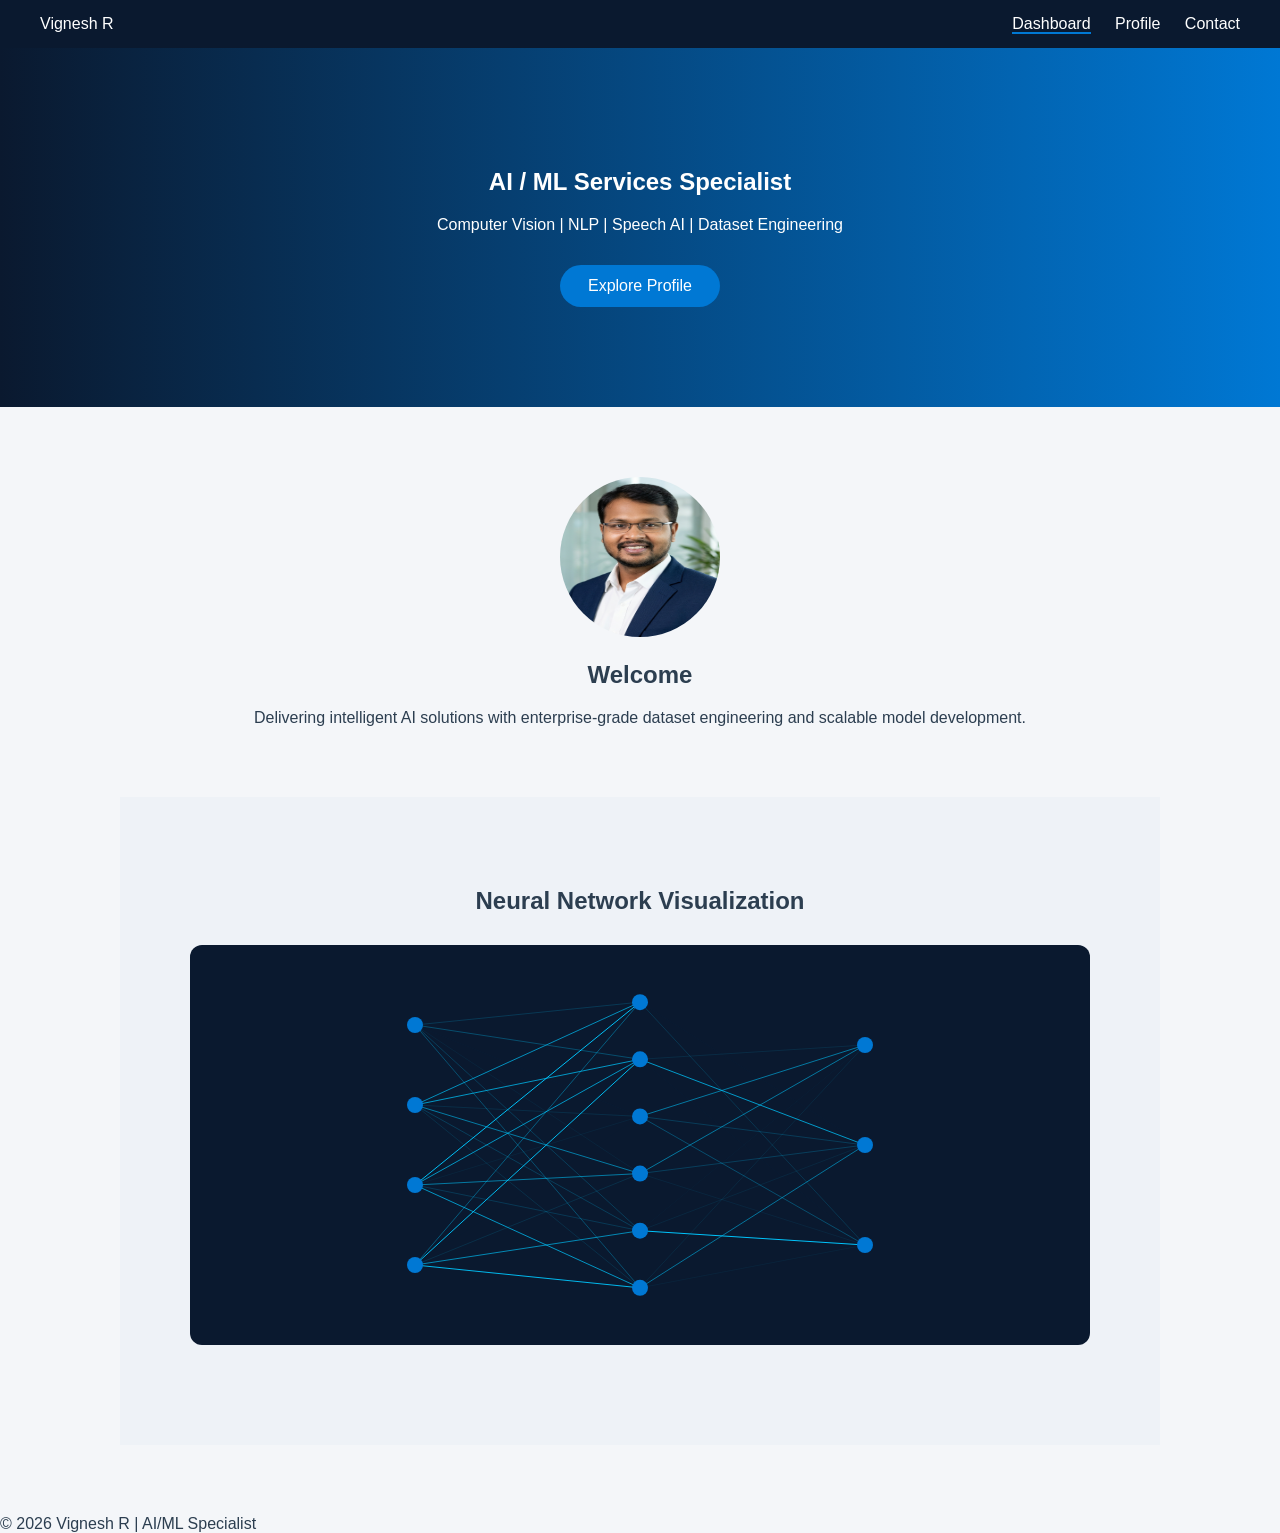
==== index.html @ e884ae6b "Update index.html removed farewell page" ====
<!DOCTYPE html>
<html lang="en">
<head>
<meta charset="UTF-8">
<meta name="viewport" content="width=device-width, initial-scale=1.0">
<title>Vignesh R | AI/ML Portfolio</title>
<link rel="stylesheet" href="css/style.css">
</head>

<body>

<header class="navbar">
    <div class="logo">Vignesh R</div>
    <nav>
        <a href="index.html" class="active">Dashboard</a>
        <a href="profile.html">Profile</a>
        <a href="contact.html">Contact</a>
    </nav>
</header>

<section class="hero">
    <h1>AI / ML Services Specialist</h1>
    <p>Computer Vision | NLP | Speech AI | Dataset Engineering</p>
    <a href="profile.html" class="btn">Explore Profile</a>
</section>

<section class="section">
    <img src="images/profile.jpg" class="profile-img">
    <h2>Welcome</h2>
    <p>
        Delivering intelligent AI solutions with enterprise-grade 
        dataset engineering and scalable model development.
    </p>
</section>

<section class="section light-bg">
    <h2>Neural Network Visualization</h2>
    <canvas id="neuralCanvas"></canvas>
</section>
    
</section>

<footer>
    © 2026 Vignesh R | AI/ML Specialist
</footer>

<script src="js/script.js"></script>
</body>

</html>
---- css/style.css ----
body {
    margin: 0;
    font-family: Arial, sans-serif;
    background: #f4f6f9;
    color: #2c3e50;
}

.navbar {
    background: #0a192f;
    color: white;
    padding: 15px 40px;
    display: flex;
    justify-content: space-between;
}

.navbar a {
    color: white;
    text-decoration: none;
    margin-left: 20px;
}

.navbar a.active {
    border-bottom: 2px solid #0078d4;
}

.hero {
    background: linear-gradient(to right, #0a192f, #0078d4);
    color: white;
    text-align: center;
    padding: 100px 20px;
}

.section {
    max-width: 1000px;
    margin: 70px auto;
    padding: 0 20px;
    text-align: center;
}

.light-bg {
    background: #eef2f7;
    padding: 70px 20px;
}

.profile-img {
    width: 160px;
    height: 160px;
    border-radius: 50%;
}

.card-container {
    display: flex;
    flex-wrap: wrap;
    justify-content: center;
    gap: 25px;
}

.card {
    background: white;
    width: 250px;
    padding: 20px;
    border-radius: 10px;
    box-shadow: 0 6px 20px rgba(0,0,0,0.08);
}

.skills span {
    display: inline-block;
    background: #0078d4;
    color: white;
    padding: 8px 15px;
    border-radius: 20px;
    margin: 5px;
}

.btn {
    display: inline-block;
    padding: 12px 28px;
    background: #0078d4;
    color: white;
    border-radius: 30px;
    text-decoration: none;
    margin-top: 15px;
}

#neuralCanvas {
    width: 100%;
    max-width: 900px;
    height: 400px;
    background: #0a192f;
    border-radius: 12px;
    display: block;
    margin: 30px auto;

}
/* Carousel Section */
.carousel-section {
    display: flex;
    align-items: center;
    justify-content: center;
    margin: 50px auto;
    max-width: 1000px;
    position: relative;
}

.carousel-container {
    overflow: hidden;
    width: 80%;
    border-radius: 12px;
}

.carousel-track {
    display: flex;
    transition: transform 0.5s ease-in-out;
}

.carousel-track img {
    width: 100%;
    max-height: 400px;
    object-fit: cover;
}

.carousel-btn {
    background: #0078d4;
    color: white;
    border: none;
    font-size: 30px;
    padding: 10px 15px;
    cursor: pointer;
    border-radius: 50%;
}

.appreciation-box {
    background: #eef2f7;
    padding: 25px;
    border-radius: 10px;
    margin-top: 20px;
}

.thankyou-section {
    display: none;
    margin-top: 25px;
}

.form-message {
    font-size: 18px;
    color: #0078d4;
    font-weight: 600;
    margin-bottom: 15px;
}
/* Certificate Button Layout */

.cert-buttons {
    display: flex;
    justify-content: center;
    gap: 12px;
    margin-top: 15px;
}

.verify-btn {
    background: #00c853;
}

.verify-btn:hover {
    background: #009624;
}

.secondary-btn {
    background: #0a192f;
}
.certificate-card img {
    width: 100%;
    height: 140px;   /* reduced from 180px */
    object-fit: contain;
    border-radius: 8px;
    margin-bottom: 15px;
}
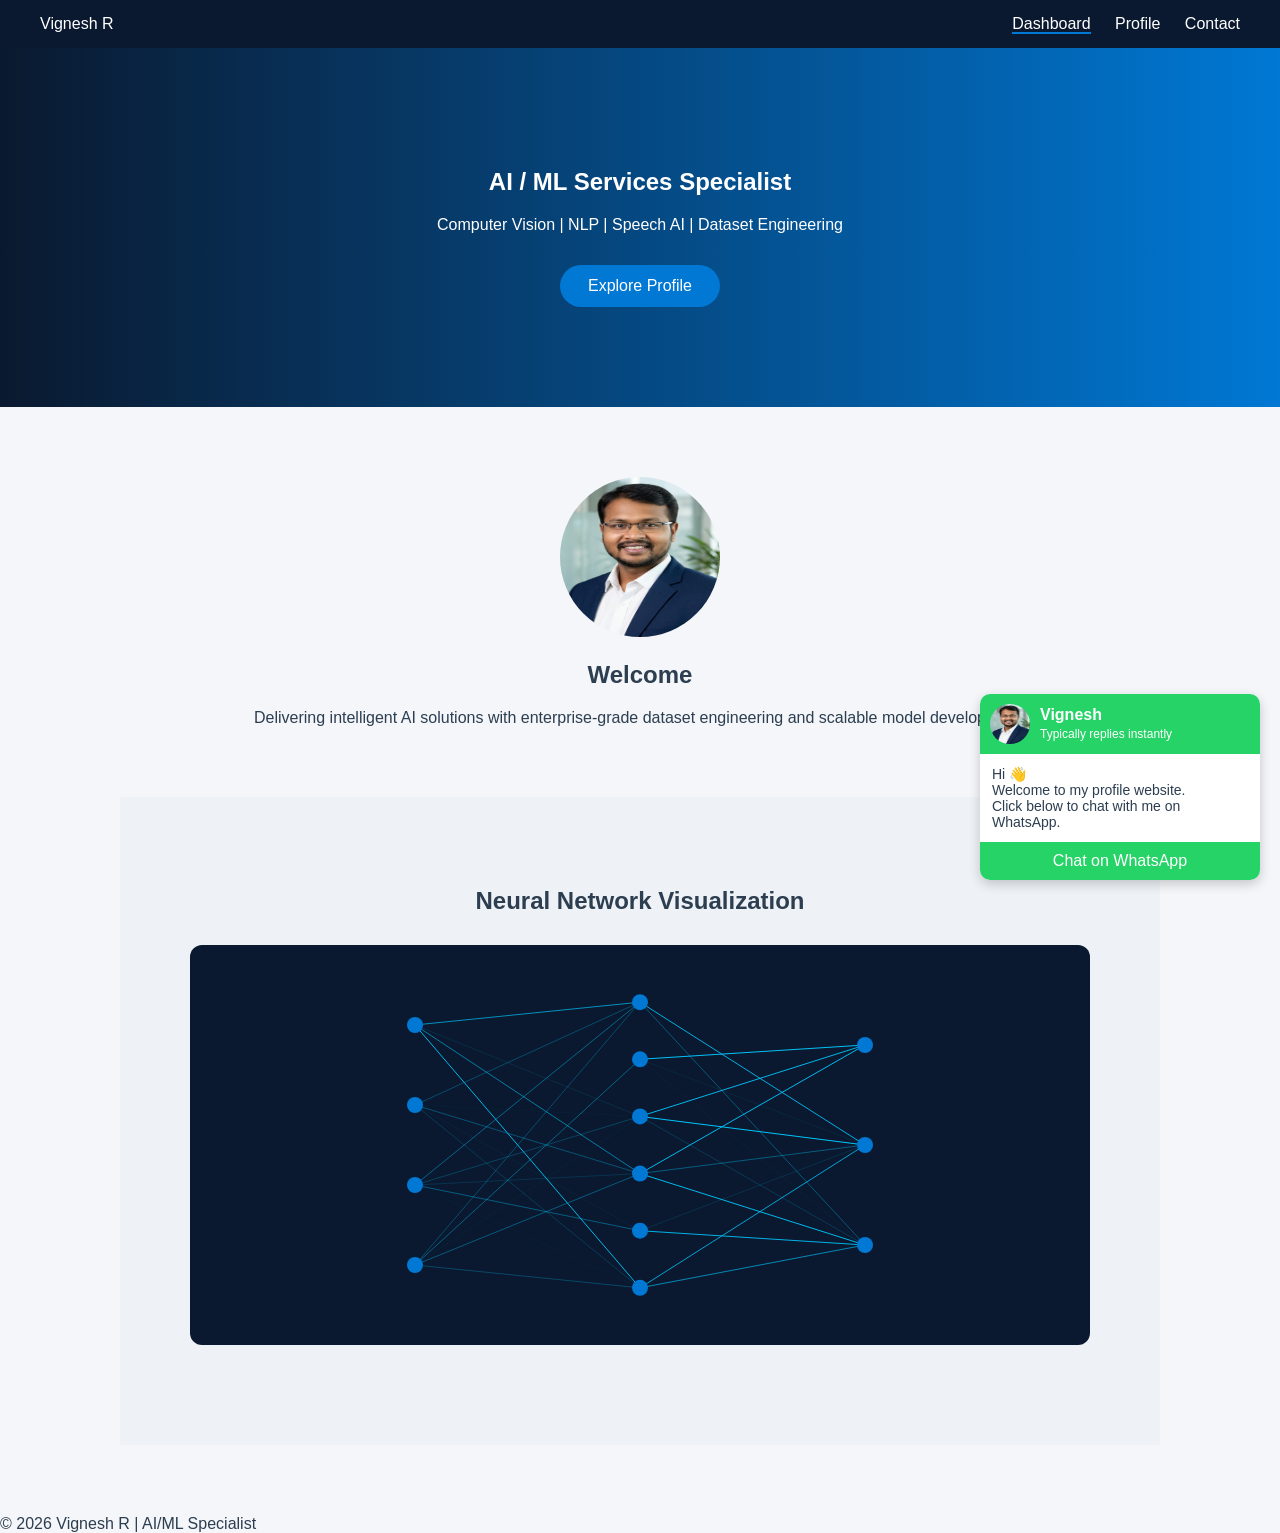
==== commit 752bfee0: "Update index.html" ====
--- a/index.html
+++ b/index.html
@@ -6,7 +6,81 @@
 <title>Vignesh R | AI/ML Portfolio</title>
 <link rel="stylesheet" href="css/style.css">
 </head>
+<!-- WhatsApp Floating Chat -->
+<div class="wa-chat">
 
+<div class="wa-header">
+<img src="images/profile.jpg" class="wa-photo">
+<div>
+<b>Vignesh</b><br>
+<span class="status">Typically replies instantly</span>
+</div>
+</div>
+
+<div class="wa-body">
+Hi 👋<br>
+Welcome to my profile website.<br>
+Click below to chat with me on WhatsApp.
+</div>
+
+<a href="https://wa.me/919500322580?text=Hello%20I%20visited%20your%20profile%20website"
+class="wa-btn"
+target="_blank">
+Chat on WhatsApp
+</a>
+
+</div>
+
+<style>
+
+.wa-chat{
+position:fixed;
+bottom:20px;
+right:20px;
+width:280px;
+background:white;
+border-radius:10px;
+box-shadow:0 4px 12px rgba(0,0,0,0.2);
+font-family:Arial;
+z-index:1000;
+}
+
+.wa-header{
+background:#25D366;
+color:white;
+padding:10px;
+display:flex;
+align-items:center;
+border-radius:10px 10px 0 0;
+}
+
+.wa-photo{
+width:40px;
+height:40px;
+border-radius:50%;
+margin-right:10px;
+}
+
+.status{
+font-size:12px;
+}
+
+.wa-body{
+padding:12px;
+font-size:14px;
+}
+
+.wa-btn{
+display:block;
+text-align:center;
+background:#25D366;
+color:white;
+padding:10px;
+text-decoration:none;
+border-radius:0 0 10px 10px;
+}
+
+</style>
 <body>
 
 <header class="navbar">
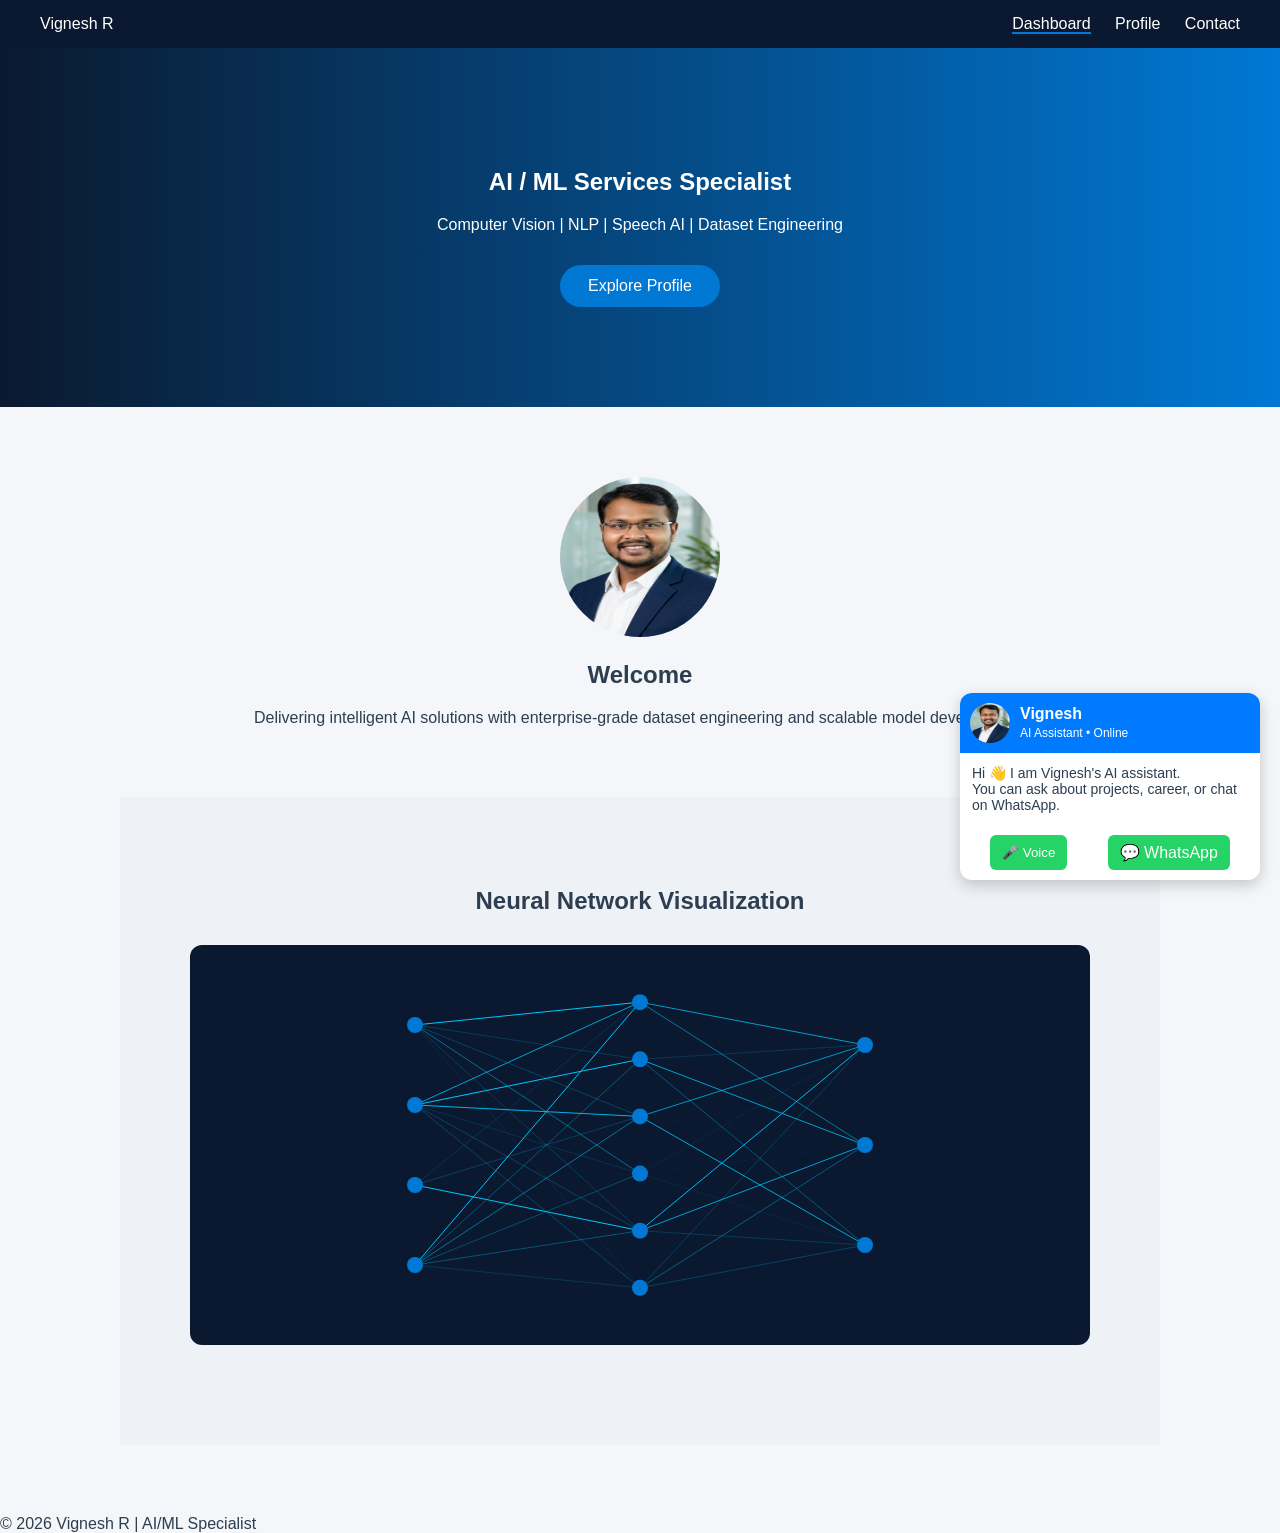
==== commit e08daddd: "Update index.html" ====
--- a/index.html
+++ b/index.html
@@ -6,80 +6,129 @@
 <title>Vignesh R | AI/ML Portfolio</title>
 <link rel="stylesheet" href="css/style.css">
 </head>
-<!-- WhatsApp Floating Chat -->
-<div class="wa-chat">
+<!-- Floating Chat Widget -->
+<div class="ai-widget">
 
-<div class="wa-header">
-<img src="images/profile.jpg" class="wa-photo">
+<div class="ai-header">
+<img src="images/profile.jpg" class="ai-photo">
 <div>
 <b>Vignesh</b><br>
-<span class="status">Typically replies instantly</span>
+<span class="ai-status">AI Assistant • Online</span>
 </div>
 </div>
 
-<div class="wa-body">
-Hi 👋<br>
-Welcome to my profile website.<br>
-Click below to chat with me on WhatsApp.
+<div class="ai-chat" id="aiChat">
+Hi 👋 I am Vignesh's AI assistant.<br>
+You can ask about projects, career, or chat on WhatsApp.
 </div>
 
-<a href="https://wa.me/919500322580?text=Hello%20I%20visited%20your%20profile%20website"
-class="wa-btn"
+<div class="ai-buttons">
+
+<button id="voiceBtn">🎤 Voice</button>
+
+<a href="https://wa.me/919500322580?text=Hello%20I%20visited%20your%20profile"
 target="_blank">
-Chat on WhatsApp
+💬 WhatsApp
 </a>
+
+</div>
 
 </div>
 
 <style>
 
-.wa-chat{
+.ai-widget{
 position:fixed;
 bottom:20px;
 right:20px;
-width:280px;
+width:300px;
 background:white;
-border-radius:10px;
-box-shadow:0 4px 12px rgba(0,0,0,0.2);
+border-radius:12px;
+box-shadow:0 5px 15px rgba(0,0,0,0.2);
 font-family:Arial;
 z-index:1000;
 }
 
-.wa-header{
-background:#25D366;
+.ai-header{
+background:#007bff;
 color:white;
 padding:10px;
 display:flex;
 align-items:center;
-border-radius:10px 10px 0 0;
+border-radius:12px 12px 0 0;
 }
 
-.wa-photo{
+.ai-photo{
 width:40px;
 height:40px;
 border-radius:50%;
 margin-right:10px;
 }
 
-.status{
+.ai-status{
 font-size:12px;
 }
 
-.wa-body{
+.ai-chat{
 padding:12px;
 font-size:14px;
 }
 
-.wa-btn{
-display:block;
-text-align:center;
+.ai-buttons{
+display:flex;
+justify-content:space-around;
+padding:10px;
+}
+
+.ai-buttons a, .ai-buttons button{
 background:#25D366;
 color:white;
-padding:10px;
+padding:8px 12px;
+border:none;
+border-radius:6px;
 text-decoration:none;
-border-radius:0 0 10px 10px;
+cursor:pointer;
 }
 
+</style>
+
+<script>
+
+const voiceBtn = document.getElementById("voiceBtn");
+const chat = document.getElementById("aiChat");
+
+const SpeechRecognition =
+window.SpeechRecognition || window.webkitSpeechRecognition;
+
+const recognition = new SpeechRecognition();
+
+recognition.lang="en-US";
+
+voiceBtn.onclick = () =>{
+
+chat.innerHTML="🎤 Listening...";
+
+recognition.start();
+
+};
+
+recognition.onresult = function(event){
+
+let speech = event.results[0][0].transcript;
+
+chat.innerHTML="You: "+speech;
+
+let reply="Nice to meet you. Welcome to Vignesh portfolio website.";
+
+chat.innerHTML+="<br>AI: "+reply;
+
+let voice = new SpeechSynthesisUtterance(reply);
+
+speechSynthesis.speak(voice);
+
+};
+
+</script>
 </style>
 <body>
 
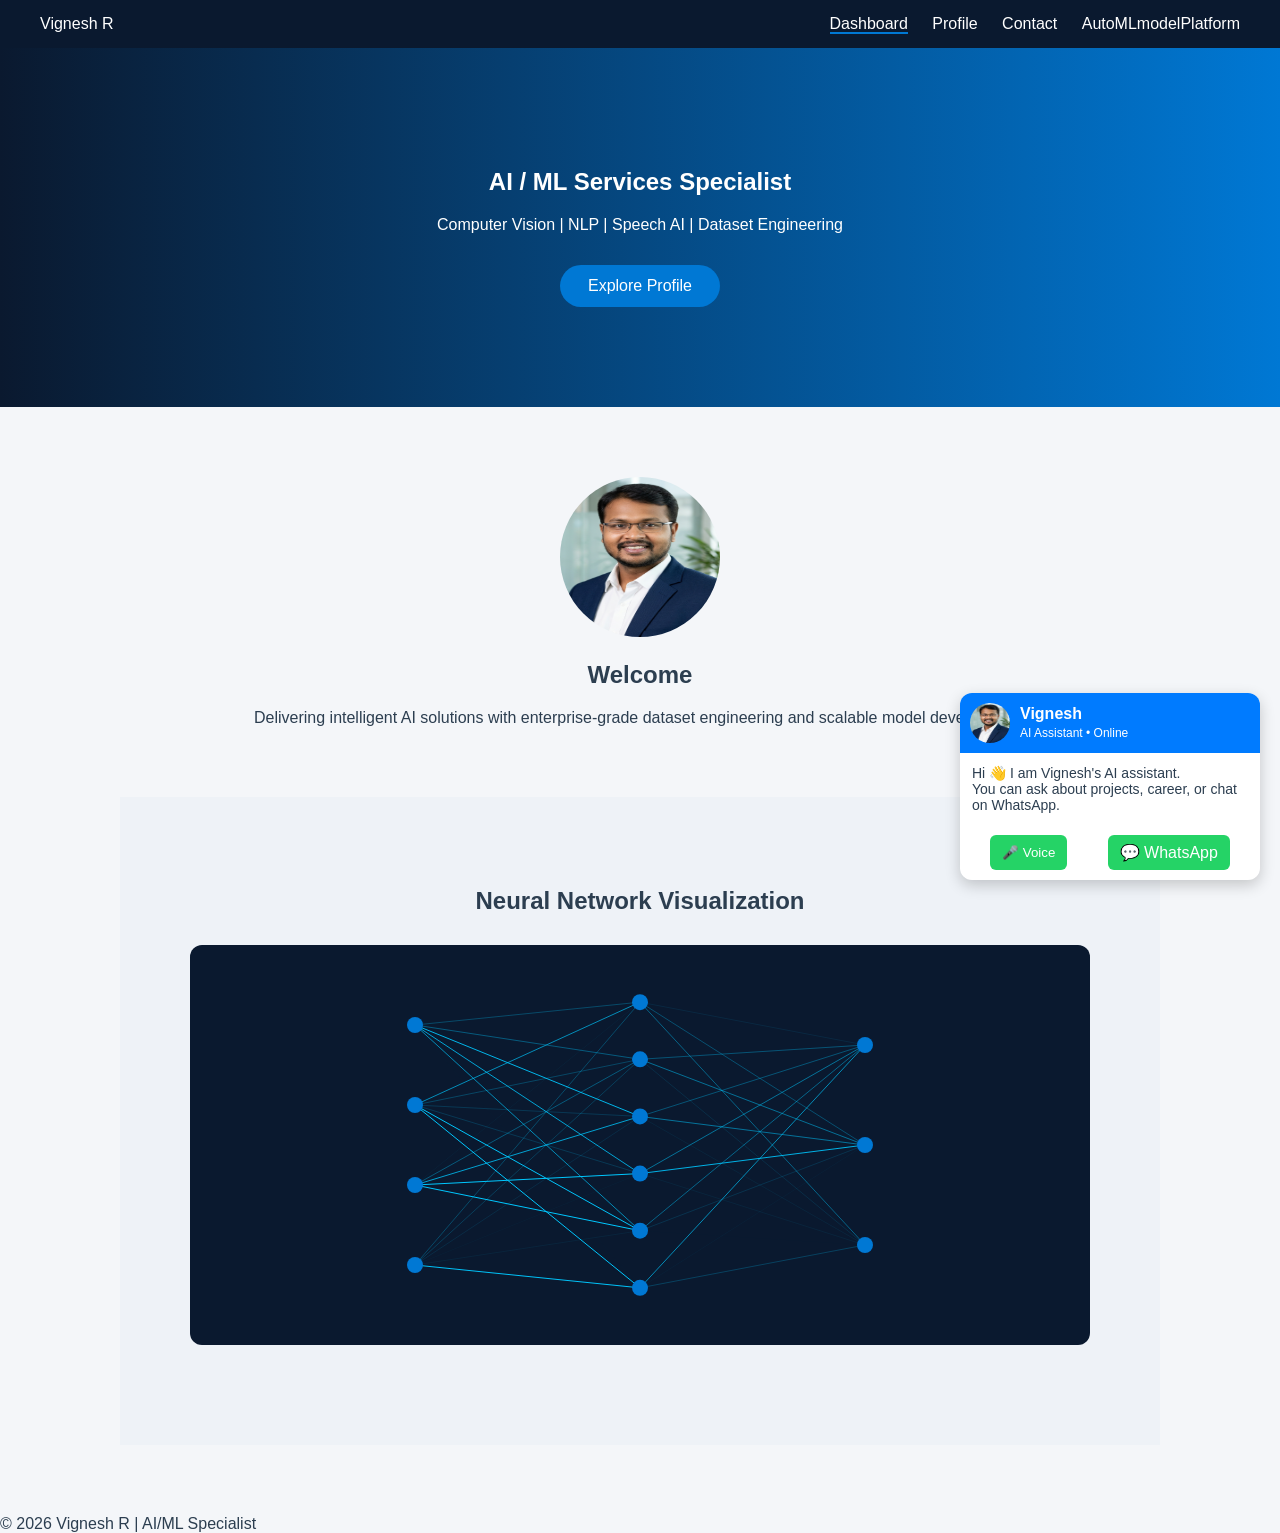
==== commit f2fdcb40: "Update index.html" ====
--- a/index.html
+++ b/index.html
@@ -138,6 +138,7 @@
         <a href="index.html" class="active">Dashboard</a>
         <a href="profile.html">Profile</a>
         <a href="contact.html">Contact</a>
+        <a href="AutoMLmodel/frontend/AutoMLmodel.html">AutoMLmodelPlatform</a>
     </nav>
 </header>
 
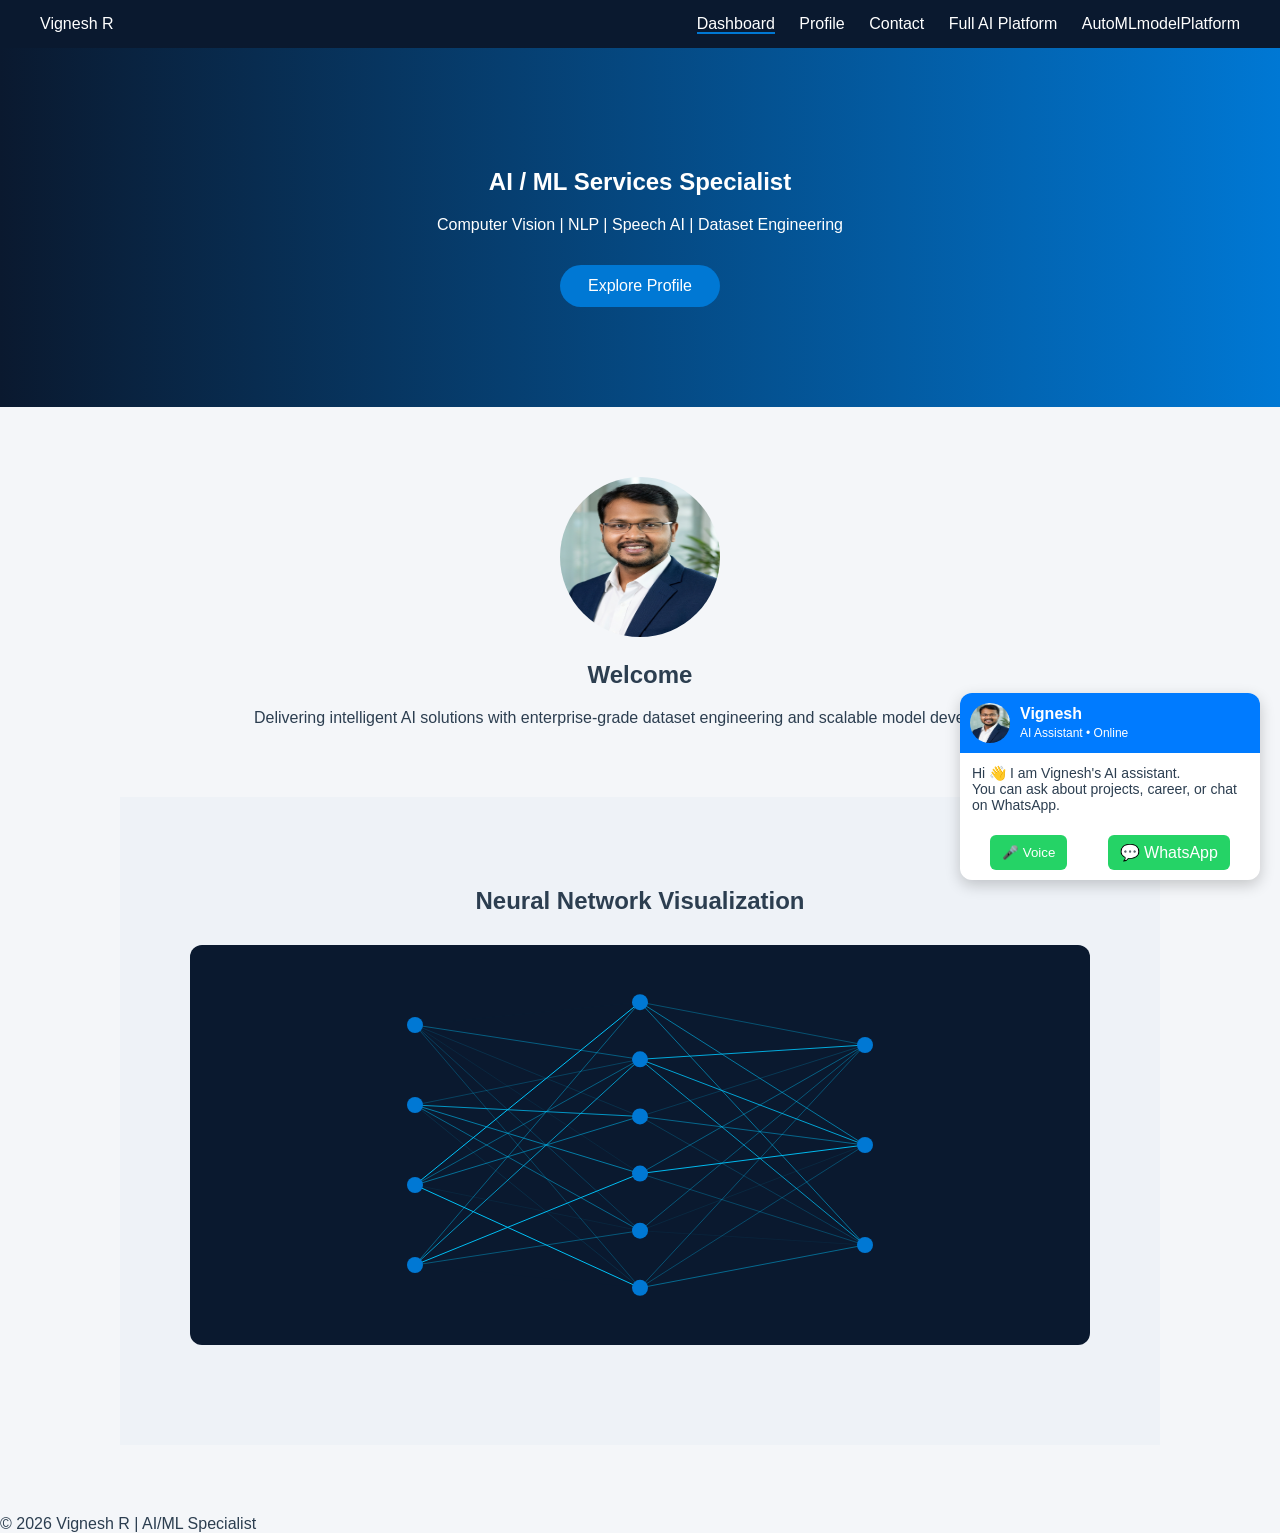
==== commit ed650d72: "Update index.html" ====
--- a/index.html
+++ b/index.html
@@ -138,6 +138,7 @@
         <a href="index.html" class="active">Dashboard</a>
         <a href="profile.html">Profile</a>
         <a href="contact.html">Contact</a>
+        <a href="Full AI Platform.html">Full AI Platform</a>
         <a href="AutoMLmodel/frontend/AutoMLmodel.html">AutoMLmodelPlatform</a>
     </nav>
 </header>
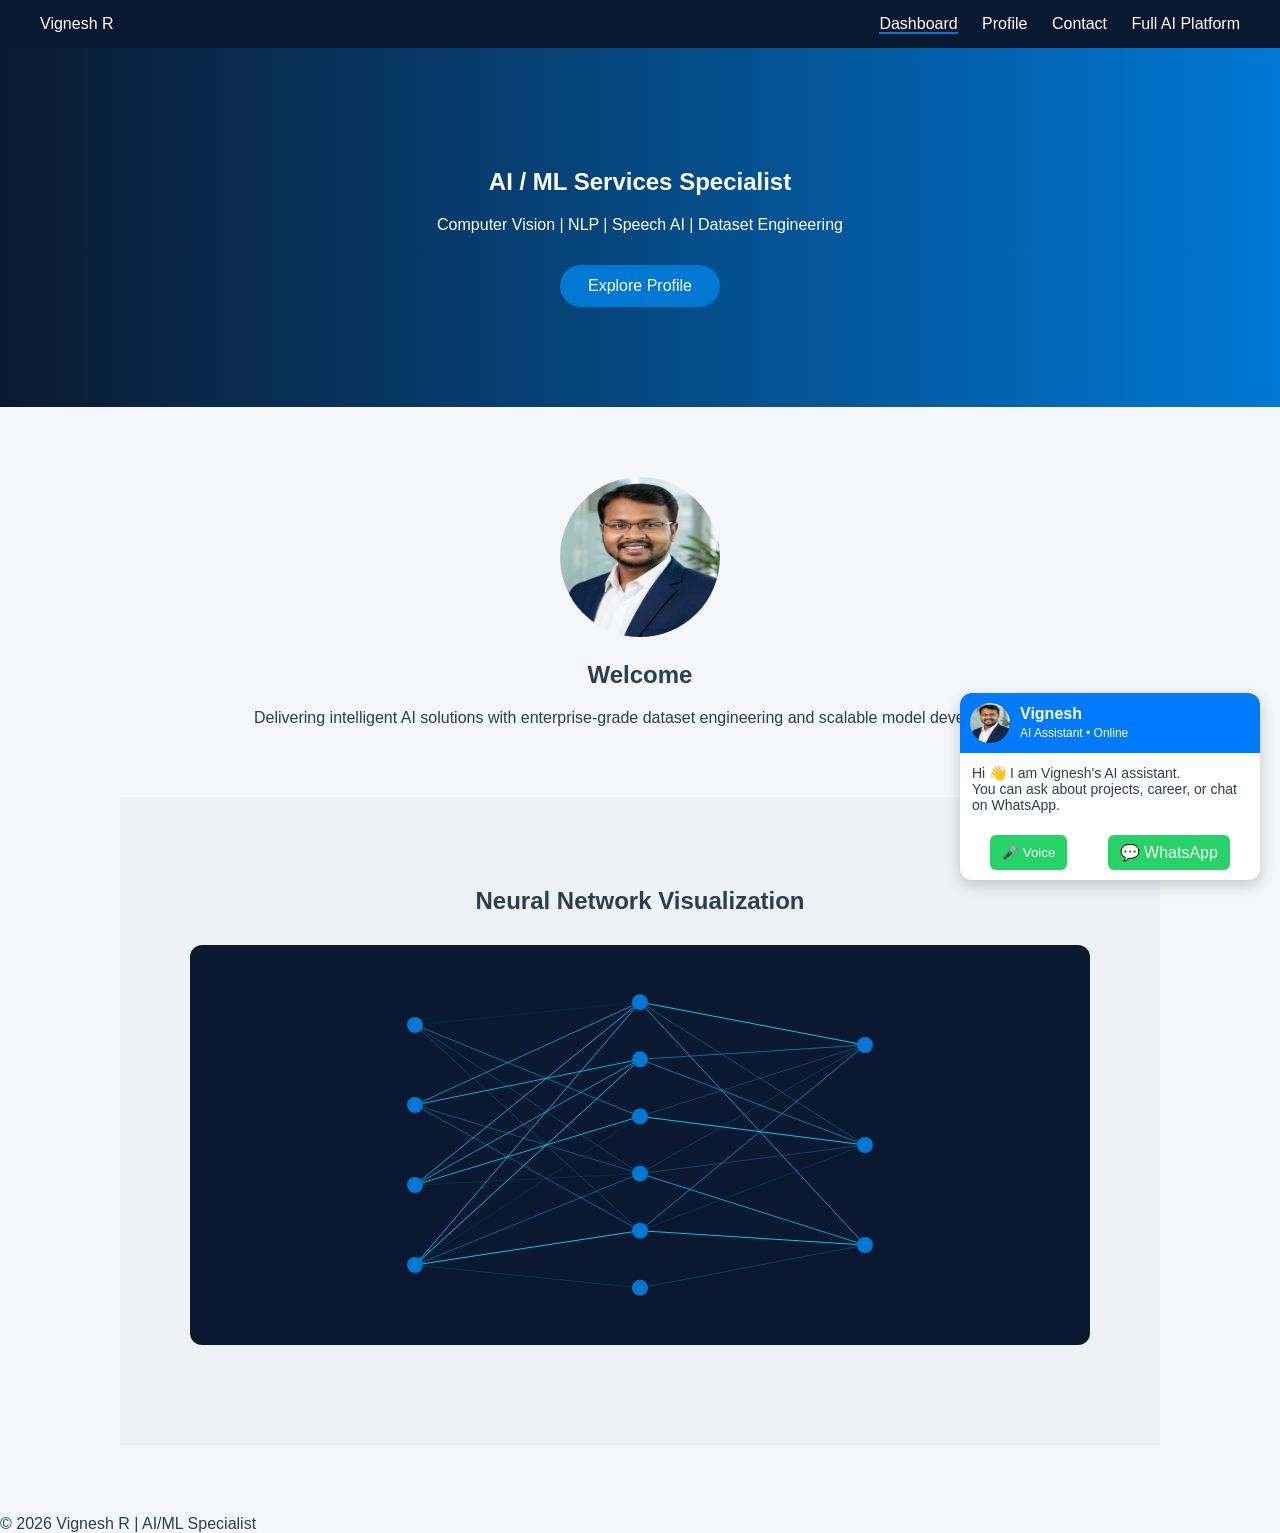
==== commit 06453c11: "Update index.html" ====
--- a/index.html
+++ b/index.html
@@ -139,7 +139,7 @@
         <a href="profile.html">Profile</a>
         <a href="contact.html">Contact</a>
         <a href="Full AI Platform.html">Full AI Platform</a>
-        <a href="AutoMLmodel/frontend/AutoMLmodel.html">AutoMLmodelPlatform</a>
+        
     </nav>
 </header>
 
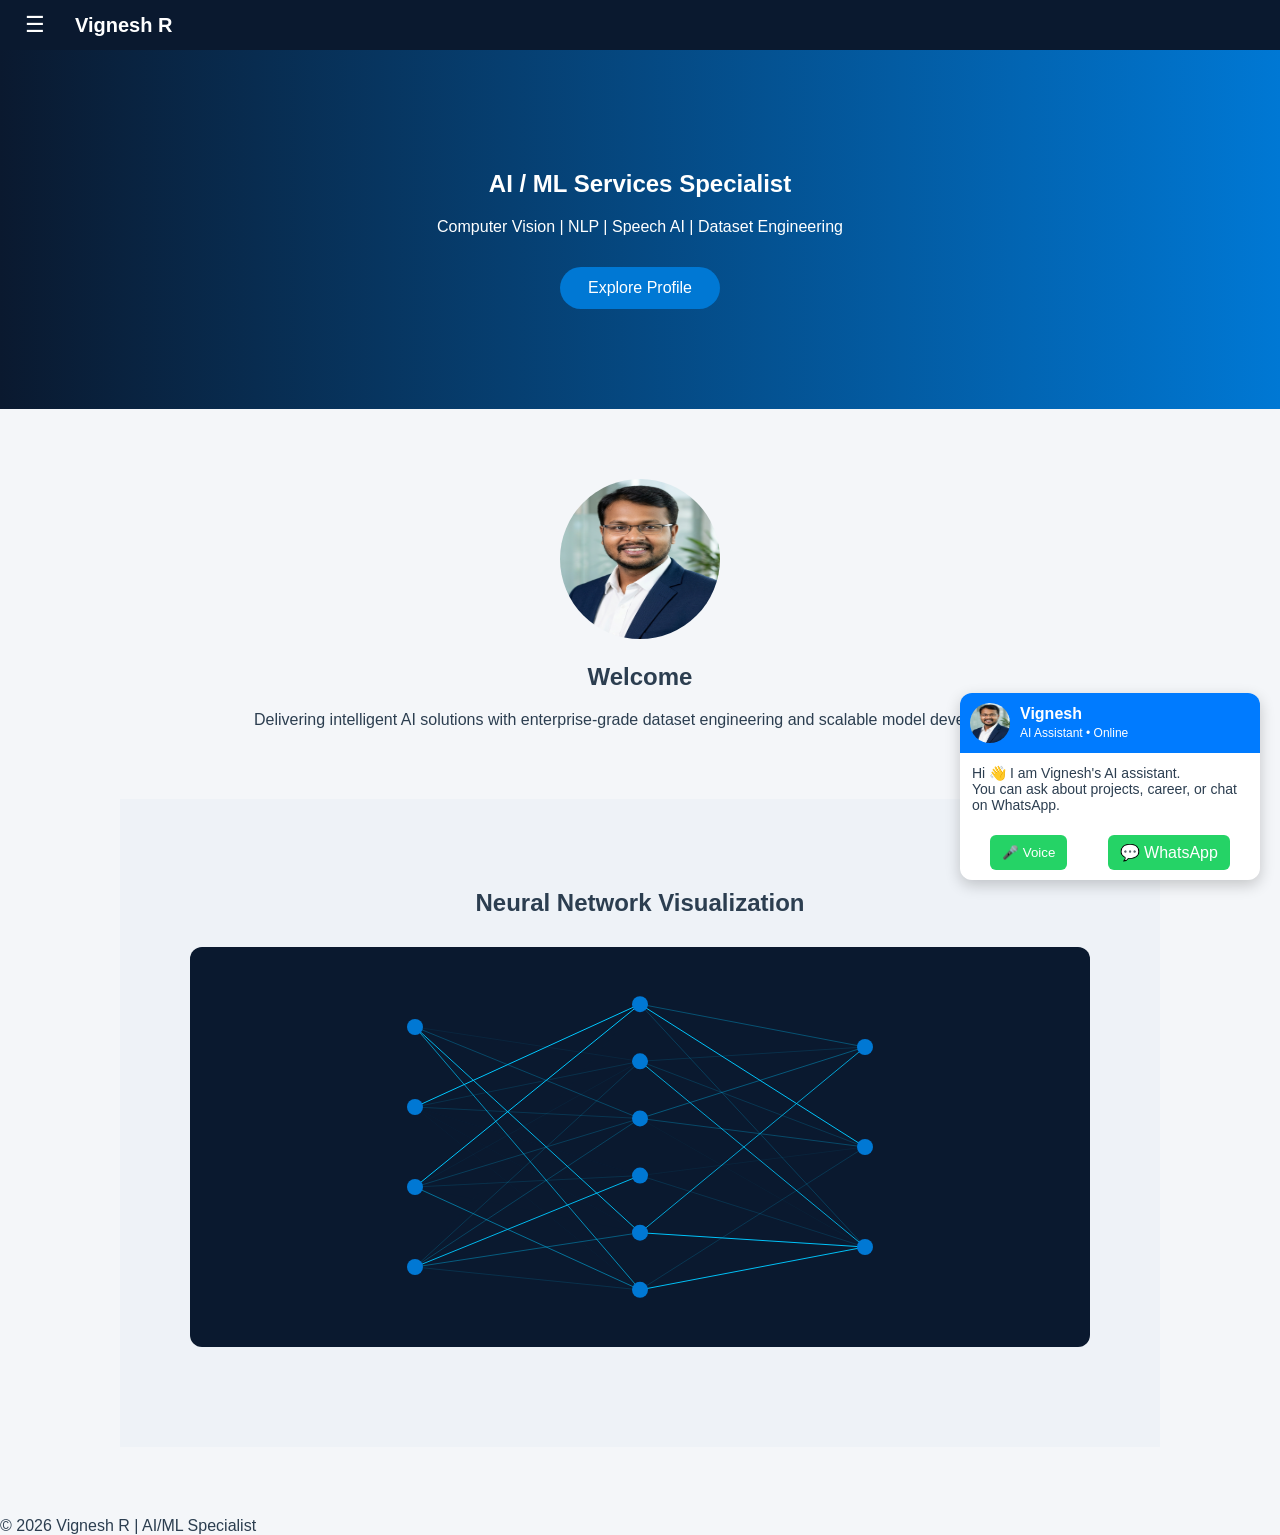
==== commit b1140711: "Add files via upload" ====
--- a/index.html
+++ b/index.html
@@ -1,183 +1,349 @@
 <!DOCTYPE html>
 <html lang="en">
+
 <head>
-<meta charset="UTF-8">
-<meta name="viewport" content="width=device-width, initial-scale=1.0">
-<title>Vignesh R | AI/ML Portfolio</title>
-<link rel="stylesheet" href="css/style.css">
+    <meta charset="UTF-8">
+    <meta name="viewport" content="width=device-width, initial-scale=1.0">
+
+    <title>Vignesh R | AI/ML Portfolio</title>
+
+    <link rel="stylesheet" href="css/style.css">
+
+    <!-- ================= STYLES ================= -->
+    <style>
+        /* ===== AI WIDGET ===== */
+        
+        .ai-widget {
+            position: fixed;
+            bottom: 20px;
+            right: 20px;
+            width: 300px;
+            background: white;
+            border-radius: 12px;
+            box-shadow: 0 5px 15px rgba(0, 0, 0, 0.2);
+            font-family: Arial;
+            z-index: 1000;
+        }
+        
+        .ai-header {
+            background: #007bff;
+            color: white;
+            padding: 10px;
+            display: flex;
+            align-items: center;
+            border-radius: 12px 12px 0 0;
+        }
+        
+        .ai-photo {
+            width: 40px;
+            height: 40px;
+            border-radius: 50%;
+            margin-right: 10px;
+        }
+        
+        .ai-status {
+            font-size: 12px;
+        }
+        
+        .ai-chat {
+            padding: 12px;
+            font-size: 14px;
+        }
+        
+        .ai-buttons {
+            display: flex;
+            justify-content: space-around;
+            padding: 10px;
+        }
+        
+        .ai-buttons a,
+        .ai-buttons button {
+            background: #25D366;
+            color: white;
+            padding: 8px 12px;
+            border: none;
+            border-radius: 6px;
+            text-decoration: none;
+            cursor: pointer;
+        }
+        /* ===== SIDEBAR ===== */
+        
+        .sidebar {
+            height: 100%;
+            width: 0;
+            position: fixed;
+            top: 0;
+            left: 0;
+            background: linear-gradient(180deg, #0a192f, #0078d4);
+            overflow-x: hidden;
+            transition: 0.4s;
+            padding-top: 60px;
+            z-index: 2000;
+        }
+        
+        .sidebar a {
+            padding: 12px 25px;
+            text-decoration: none;
+            font-size: 18px;
+            color: #fff;
+            display: block;
+        }
+        
+        .sidebar a:hover {
+            background: rgba(255, 255, 255, 0.1);
+        }
+        
+        .closebtn {
+            position: absolute;
+            top: 10px;
+            right: 20px;
+            font-size: 30px;
+        }
+        /* ===== NAVBAR ===== */
+        
+        .navbar {
+            display: flex;
+            justify-content: space-between;
+            align-items: center;
+            padding: 12px 25px;
+        }
+        
+        .nav-left {
+            display: flex;
+            align-items: center;
+            gap: 15px;
+        }
+        
+        .menu-btn {
+            font-size: 22px;
+            cursor: pointer;
+        }
+        
+        .logo {
+            font-size: 20px;
+            font-weight: bold;
+        }
+        
+        .nav-right a {
+            margin-left: 20px;
+        }
+        /* ===== BODY SHIFT ===== */
+        
+        body.shift {
+            margin-left: 250px;
+            transition: 0.4s;
+        }
+    </style>
 </head>
-<!-- Floating Chat Widget -->
-<div class="ai-widget">
-
-<div class="ai-header">
-<img src="images/profile.jpg" class="ai-photo">
-<div>
-<b>Vignesh</b><br>
-<span class="ai-status">AI Assistant • Online</span>
-</div>
-</div>
-
-<div class="ai-chat" id="aiChat">
-Hi 👋 I am Vignesh's AI assistant.<br>
-You can ask about projects, career, or chat on WhatsApp.
-</div>
-
-<div class="ai-buttons">
-
-<button id="voiceBtn">🎤 Voice</button>
-
-<a href="https://wa.me/919500322580?text=Hello%20I%20visited%20your%20profile"
-target="_blank">
-💬 WhatsApp
-</a>
-
-</div>
-
-</div>
-
-<style>
-
-.ai-widget{
-position:fixed;
-bottom:20px;
-right:20px;
-width:300px;
-background:white;
-border-radius:12px;
-box-shadow:0 5px 15px rgba(0,0,0,0.2);
-font-family:Arial;
-z-index:1000;
-}
-
-.ai-header{
-background:#007bff;
-color:white;
-padding:10px;
-display:flex;
-align-items:center;
-border-radius:12px 12px 0 0;
-}
-
-.ai-photo{
-width:40px;
-height:40px;
-border-radius:50%;
-margin-right:10px;
-}
-
-.ai-status{
-font-size:12px;
-}
-
-.ai-chat{
-padding:12px;
-font-size:14px;
-}
-
-.ai-buttons{
-display:flex;
-justify-content:space-around;
-padding:10px;
-}
-
-.ai-buttons a, .ai-buttons button{
-background:#25D366;
-color:white;
-padding:8px 12px;
-border:none;
-border-radius:6px;
-text-decoration:none;
-cursor:pointer;
-}
-
-</style>
-
-<script>
-
-const voiceBtn = document.getElementById("voiceBtn");
-const chat = document.getElementById("aiChat");
-
-const SpeechRecognition =
-window.SpeechRecognition || window.webkitSpeechRecognition;
-
-const recognition = new SpeechRecognition();
-
-recognition.lang="en-US";
-
-voiceBtn.onclick = () =>{
-
-chat.innerHTML="🎤 Listening...";
-
-recognition.start();
-
-};
-
-recognition.onresult = function(event){
-
-let speech = event.results[0][0].transcript;
-
-chat.innerHTML="You: "+speech;
-
-let reply="Nice to meet you. Welcome to Vignesh portfolio website.";
-
-chat.innerHTML+="<br>AI: "+reply;
-
-let voice = new SpeechSynthesisUtterance(reply);
-
-speechSynthesis.speak(voice);
-
-};
-
-</script>
-</style>
+
+
 <body>
 
-<header class="navbar">
-    <div class="logo">Vignesh R</div>
-    <nav>
-        <a href="index.html" class="active">Dashboard</a>
-        <a href="profile.html">Profile</a>
-        <a href="contact.html">Contact</a>
-        <a href="Full AI Platform.html">Full AI Platform</a>
-        
-    </nav>
-</header>
-
-<section class="hero">
-    <h1>AI / ML Services Specialist</h1>
-    <p>Computer Vision | NLP | Speech AI | Dataset Engineering</p>
-    <a href="profile.html" class="btn">Explore Profile</a>
-</section>
-
-<section class="section">
-    <img src="images/profile.jpg" class="profile-img">
-    <h2>Welcome</h2>
-    <p>
-        Delivering intelligent AI solutions with enterprise-grade 
-        dataset engineering and scalable model development.
-    </p>
-</section>
-
-<section class="section light-bg">
-    <h2>Neural Network Visualization</h2>
-    <canvas id="neuralCanvas"></canvas>
-</section>
-    
-</section>
-
-<footer>
-    © 2026 Vignesh R | AI/ML Specialist
-</footer>
-
-<script src="js/script.js"></script>
+    <!-- ================= SIDEBAR ================= -->
+    <div id="sidebar" class="sidebar">
+        <a href="javascript:void(0)" class="closebtn" onclick="closeMenu()">×</a>
+        <a href="index.html">🏠 Dashboard</a>
+        <a href="profile.html">👤 Profile</a>
+        <a href="contact.html">📞 Contact</a>
+        <a href="Full AI Platform.html">🤖 AI Platform</a>
+        <a href="WebScriping/frontend/WebScriping.html">🌐 Web Scraping Platform</a>
+        <a href="Autopreprocessing/frontend/preprocessing.html">📊Auto Data Preprocessing Platform</a>
+        <a href="AutoMLmodel/frontend/AutoMLmodel.html">🧠 ML Model Builder</a>
+    </div>
+
+
+    <!-- ================= HEADER ================= -->
+    <header class="navbar">
+
+        <div class="nav-left">
+            <span class="menu-btn" onclick="openMenu()">☰</span>
+            <div class="logo">Vignesh R</div>
+        </div>
+
+        </nav>
+
+    </header>
+
+
+    <!-- ================= HERO ================= -->
+    <section class="hero">
+        <h1>AI / ML Services Specialist</h1>
+        <p>Computer Vision | NLP | Speech AI | Dataset Engineering</p>
+        <a href="profile.html" class="btn">Explore Profile</a>
+    </section>
+
+    <!-- ================= ABOUT ================= -->
+    <section class="section">
+        <img src="images/profile.jpg" class="profile-img">
+        <h2>Welcome</h2>
+        <p>
+            Delivering intelligent AI solutions with enterprise-grade dataset engineering and scalable model development.
+        </p>
+    </section>
+
+    <!-- ================= VISUALIZATION ================= -->
+    <section class="section light-bg">
+        <h2>Neural Network Visualization</h2>
+        <canvas id="neuralCanvas"></canvas>
+    </section>
+
+
+    <!-- ================= AI WIDGET ================= -->
+    <div class="ai-widget">
+        <div class="ai-header"> <img src="images/profile.jpg" class="ai-photo">
+            <div> <b>Vignesh</b><br> <span class="ai-status">AI Assistant • Online</span> </div>
+        </div>
+        <div class="ai-chat" id="aiChat"> Hi 👋 I am Vignesh's AI assistant.<br> You can ask about projects, career, or chat on WhatsApp. </div>
+        <div class="ai-buttons"> <button id="voiceBtn">🎤 Voice</button> <a href="https://wa.me/919500322580?text=Hello%20I%20visited%20your%20profile" target="_blank"> 💬 WhatsApp </a> </div>
+    </div>
+
+
+
+    <!-- ================= FOOTER ================= -->
+    <footer>
+        © 2026 Vignesh R | AI/ML Specialist
+    </footer>
+    <script>
+        function openMenu() {
+            document.getElementById("sidebar").style.width = "250px";
+            document.body.classList.add("shift");
+        }
+
+        function closeMenu() {
+            document.getElementById("sidebar").style.width = "0";
+            document.body.classList.remove("shift");
+        }
+    </script>
+
+
+    <script>
+        /* ================= AI SMART ASSISTANT ================= */
+
+        window.addEventListener("DOMContentLoaded", () => {
+
+            const voiceBtn = document.getElementById("voiceBtn");
+            const chat = document.getElementById("aiChat");
+
+            /* ================= STATE ================= */
+            let userData = {
+                name: "",
+                requirement: "",
+                budget: ""
+            };
+
+            let step = "start";
+
+            /* ================= SPEECH ================= */
+            const SpeechRecognition =
+                window.SpeechRecognition || window.webkitSpeechRecognition;
+
+            if (!SpeechRecognition) {
+                chat.innerHTML = "❌ Voice not supported in this browser";
+                return;
+            }
+
+            const recognition = new SpeechRecognition();
+            recognition.lang = "en-US";
+
+            /* ================= UI ================= */
+            function addMessage(sender, message) {
+                chat.innerHTML += `<br><b>${sender}:</b> ${message}`;
+                chat.scrollTop = chat.scrollHeight;
+            }
+
+            /* ================= AI FLOW ================= */
+            function getAIResponse(input) {
+
+                input = input.toLowerCase();
+
+                /* STEP 1: Greeting */
+                if (step === "start") {
+                    step = "intent";
+                    return "Hello 👋 Welcome to Vignesh AI Portfolio.\nAre you looking for hiring, project development, or collaboration?";
+                }
+
+                /* STEP 2: Detect Intent */
+                if (step === "intent") {
+
+                    if (input.includes("hire") || input.includes("job")) {
+                        step = "ask_name";
+                        return "Great! Let's get started.\nMay I know your name?";
+                    }
+
+                    if (input.includes("project")) {
+                        step = "ask_name";
+                        return "Awesome! I can help with AI projects.\nWhat is your name?";
+                    }
+
+                    if (input.includes("collaboration")) {
+                        step = "ask_name";
+                        return "Sounds good 🤝\nCan I know your name?";
+                    }
+
+                    return "Please tell me if you are looking for hiring, project, or collaboration.";
+                }
+
+                /* STEP 3: Ask Name */
+                if (step === "ask_name") {
+                    userData.name = input;
+                    step = "ask_requirement";
+                    return `Nice to meet you ${userData.name} 😊\nWhat type of AI solution are you looking for?`;
+                }
+
+                /* STEP 4: Requirement */
+                if (step === "ask_requirement") {
+                    userData.requirement = input;
+                    step = "ask_budget";
+                    return "Got it 👍\nDo you have any budget range in mind?";
+                }
+
+                /* STEP 5: Budget */
+                if (step === "ask_budget") {
+                    userData.budget = input;
+                    step = "final";
+
+                    return `Perfect ${userData.name} ✅\n📌 Requirement: ${userData.requirement}💰 Budget: ${userData.budget}
+                     I recommend connecting directly for faster discussion 👇Click WhatsApp button to proceed 🚀`;
+                }
+
+                /* FINAL */
+                if (step === "final") {
+                    return "You can click the WhatsApp button below to connect directly 📲";
+                }
+
+            }
+
+            /* ================= VOICE BUTTON ================= */
+            voiceBtn.addEventListener("click", () => {
+                chat.innerHTML = "🎤 Listening...";
+                recognition.start();
+            });
+
+            /* ================= RESULT ================= */
+            recognition.onresult = function(event) {
+
+                let speech = event.results[0][0].transcript;
+
+                chat.innerHTML = "";
+                addMessage("🧑 You", speech);
+
+                let reply = getAIResponse(speech);
+                addMessage("🤖 AI", reply);
+
+                /* Speak */
+                speechSynthesis.speak(new SpeechSynthesisUtterance(reply));
+
+            };
+
+            /* ================= ERROR ================= */
+            recognition.onerror = function() {
+                chat.innerHTML = "⚠️ Voice error. Please try again.";
+            };
+
+        });
+    </script>
+    <script src="js/script.js"></script>
+
 </body>
 
-</html>
-
-
-
-
-
-
-
-
+</html>
--- a/css/style.css
+++ b/css/style.css
@@ -174,5 +174,178 @@
     border-radius: 8px;
     margin-bottom: 15px;
 }
-
-
+/* Sidebar */
+.sidebar {
+    height: 100%;
+    width: 0;
+    position: fixed;
+    top: 0;
+    left: 0;
+    background: linear-gradient(180deg, #0078d4);
+    overflow-x: hidden;
+    transition: 0.4s;
+    padding-top: 60px;
+    z-index: 2000;
+}
+
+.sidebar a {
+    padding: 12px 25px;
+    text-decoration: none;
+    font-size: 18px;
+    color: #fff;
+    display: block;
+}
+
+.sidebar a:hover {
+    background: rgba(255,255,255,0.1);
+}
+
+.closebtn {
+    position: absolute;
+    top: 10px;
+    right: 20px;
+    font-size: 30px;
+}
+
+/* Menu Button */
+.menu-btn {
+    font-size: 22px;
+    cursor: pointer;
+    margin-right: 15px;
+}
+
+/* Smooth shift */
+body.shift {
+    margin-left: 250px;
+    transition: 0.4s;
+}
+/* Sidebar */
+.sidebar {
+    height: 100%;
+    width: 0;
+    position: fixed;
+    top: 0;
+    left: 0;
+    background: linear-gradient(180deg, #0a192f, #0078d4);
+    overflow-x: hidden;
+    transition: 0.4s;
+    padding-top: 60px;
+    z-index: 2000;
+}
+
+.sidebar a {
+    padding: 12px 25px;
+    text-decoration: none;
+    font-size: 18px;
+    color: #fff;
+    display: block;
+}
+
+.sidebar a:hover {
+    background: rgba(255,255,255,0.1);
+}
+
+.closebtn {
+    position: absolute;
+    top: 10px;
+    right: 20px;
+    font-size: 30px;
+}
+
+/* Menu Button */
+.menu-btn {
+    font-size: 22px;
+    cursor: pointer;
+    margin-right: 15px;
+}
+
+/* Smooth shift */
+body.shift {
+    margin-left: 250px;
+    transition: 0.4s;
+}
+/* Sidebar */
+.sidebar {
+    height: 100%;
+    width: 0;
+    position: fixed;
+    top: 0;
+    left: 0;
+    background: linear-gradient(180deg, #0a192f, #0078d4);
+    overflow-x: hidden;
+    transition: 0.4s;
+    padding-top: 60px;
+    z-index: 2000;
+}
+
+.sidebar a {
+    padding: 12px 25px;
+    text-decoration: none;
+    font-size: 18px;
+    color: #fff;
+    display: block;
+}
+
+.sidebar a:hover {
+    background: rgba(255,255,255,0.1);
+}
+
+.closebtn {
+    position: absolute;
+    top: 10px;
+    right: 20px;
+    font-size: 30px;
+}
+
+/* Menu Button */
+.menu-btn {
+    font-size: 22px;
+    cursor: pointer;
+    margin-right: 15px;
+}
+
+/* Smooth shift */
+body.shift {
+    margin-left: 250px;
+    transition: 0.4s;
+}
+/* Navbar Layout */
+.navbar {
+    background: #0a192f;
+    color: white;
+    padding: 12px 25px;
+
+    display: flex;
+    justify-content: space-between;
+    align-items: center;
+}
+
+/* Left Side */
+.nav-left {
+    display: flex;
+    align-items: center;
+    gap: 15px;
+}
+
+/* Logo */
+.logo {
+    font-size: 20px;
+    font-weight: bold;
+}
+
+/* Menu Button */
+.menu-btn {
+    font-size: 24px;
+    cursor: pointer;
+}
+
+/* Right Nav */
+.nav-right a {
+    color: white;
+    text-decoration: none;
+    margin-left: 20px;
+}
+
+.nav-right a:hover {
+    border-bottom: 2px solid #0078d4;
+}
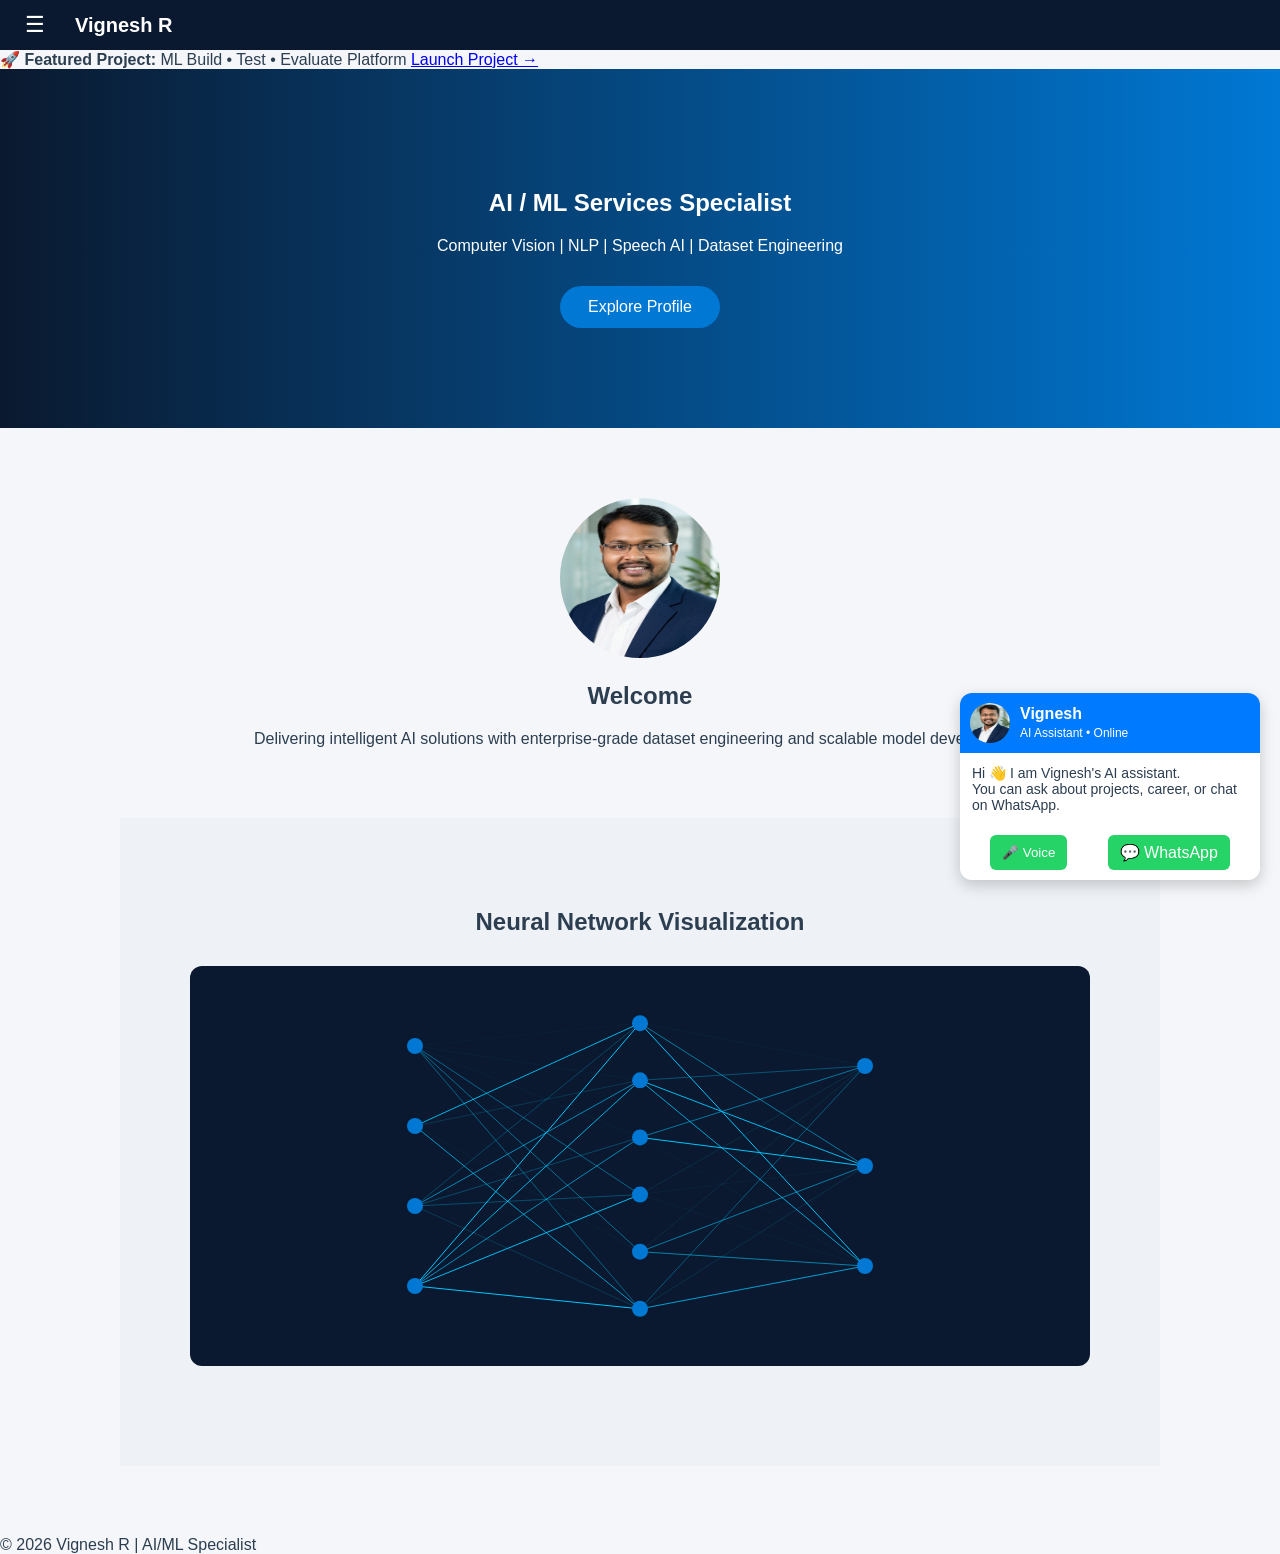
==== commit 22c8787d: "Enhance index.html with notice bar and structure Added a notice bar for featured projects and improv" ====
--- a/index.html
+++ b/index.html
@@ -163,7 +163,16 @@
         </nav>
 
     </header>
-
+    <!-- Notice Bar -->
+    <div class="notice-bar">
+    🚀 <strong>Featured Project:</strong>
+    ML Build • Test • Evaluate Platform
+    <a href="https://vigneshrajanengineer-ml-build-test-eval-plat-advance-app-4cyjcn.streamlit.app/"
+       target="_blank"
+       rel="noopener noreferrer">
+        Launch Project →
+    </a>
+   </div>
 
     <!-- ================= HERO ================= -->
     <section class="hero">
@@ -346,4 +355,4 @@
 
 </body>
 
-</html>+</html>
